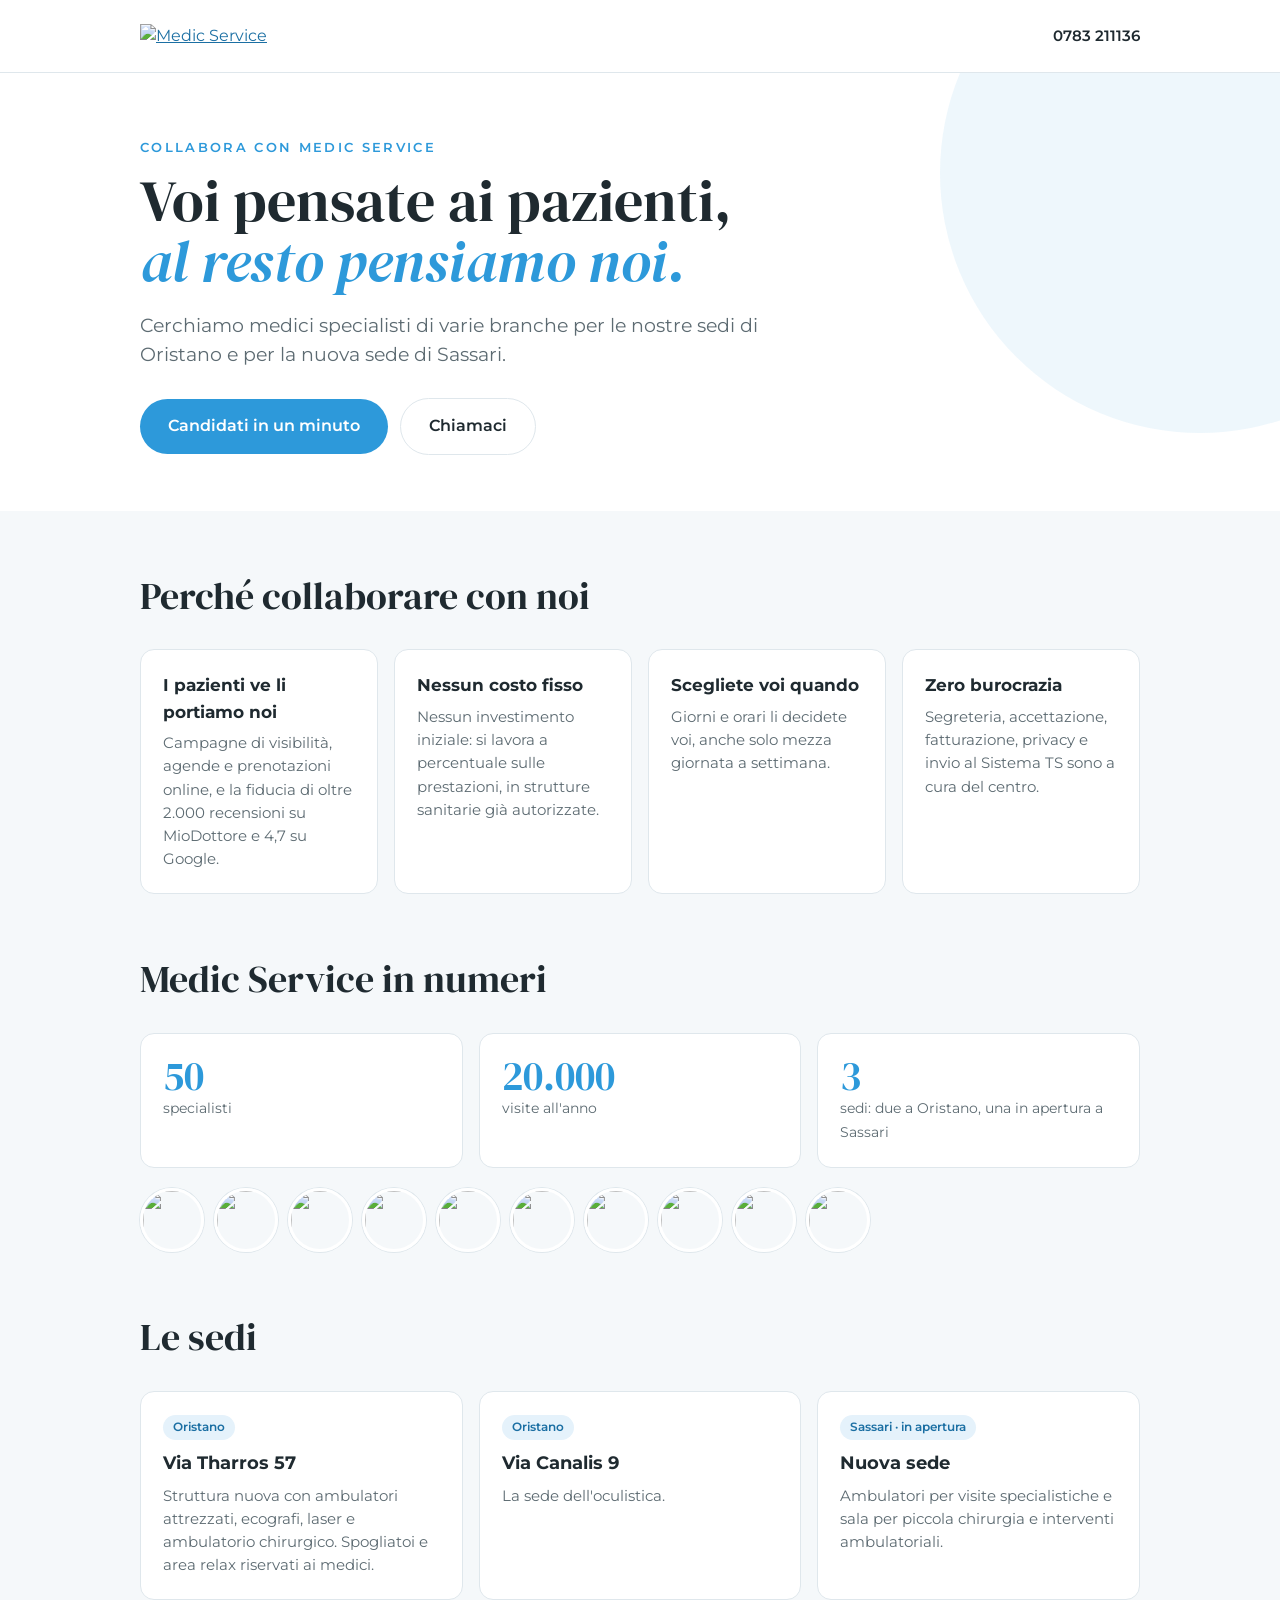
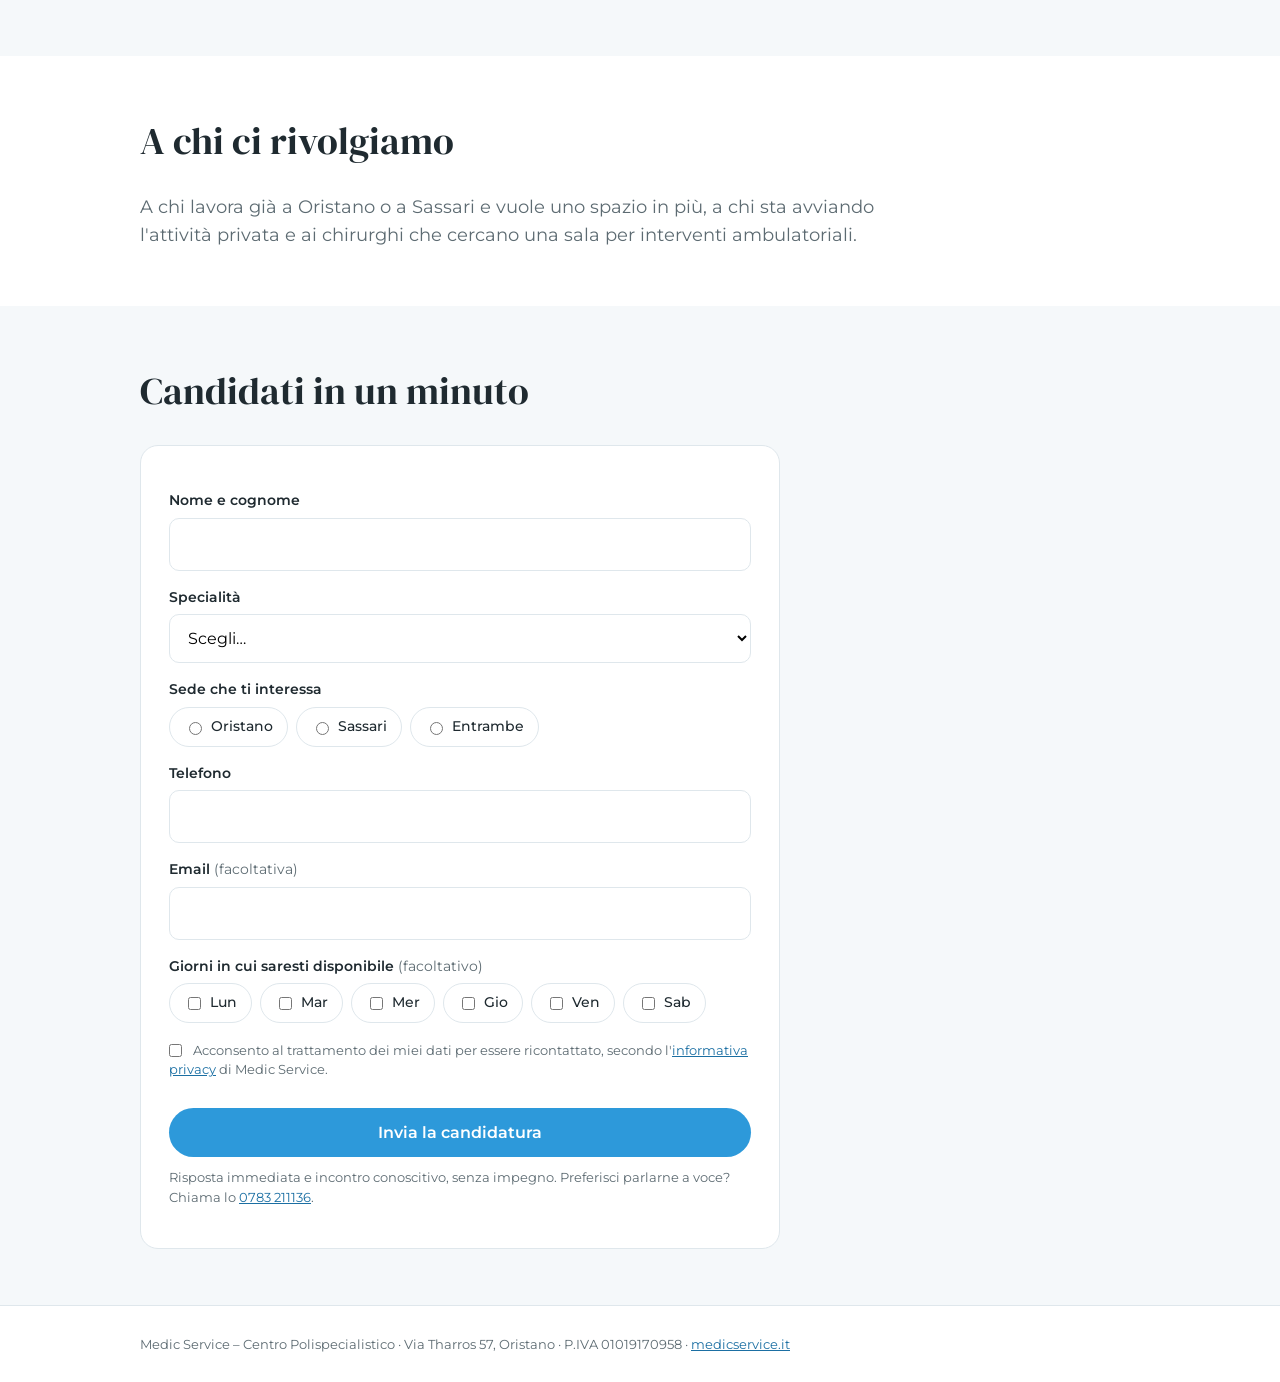
==== collabora-con-noi/index.html @ bdbeabf4 "Add files via upload Aggiunge pagina collabora-con-noi" ====
<!doctype html>
<html lang="it">
<head>
<meta charset="utf-8">
<meta name="viewport" content="width=device-width, initial-scale=1">
<title>Collabora con Medic Service – medici specialisti a Oristano e Sassari</title>
<meta name="description" content="Medic Service cerca medici specialisti per le sedi di Oristano e per la nuova sede di Sassari. Nessun costo fisso, pazienti, segreteria e burocrazia a cura del centro.">
<link rel="icon" href="https://medicservice.eu/assets/monogram.svg">
<meta property="og:title" content="Collabora con Medic Service">
<meta property="og:description" content="Cerchiamo medici specialisti a Oristano e Sassari. Voi pensate ai pazienti, al resto pensiamo noi.">
<link rel="preconnect" href="https://fonts.googleapis.com">
<link rel="preconnect" href="https://fonts.gstatic.com" crossorigin>
<link href="https://fonts.googleapis.com/css2?family=DM+Serif+Display:ital@0;1&family=Montserrat:wght@400;500;600;700&display=swap" rel="stylesheet">
<style>
:root{--blu:#2d99da;--blu-scuro:#1b6fa3;--ink:#1f2a30;--muted:#5d6b72;--bg:#f5f8fa;--card:#fff;--line:#dfe7ec;}
*{box-sizing:border-box}
html{scroll-behavior:smooth}
body{margin:0;font-family:Montserrat,Helvetica,Arial,sans-serif;color:var(--ink);background:var(--bg);line-height:1.55;font-size:16px}
a{color:var(--blu-scuro)}
.wrap{max-width:1040px;margin:0 auto;padding:0 20px}
header{background:#fff;border-bottom:1px solid var(--line)}
header .wrap{display:flex;align-items:center;justify-content:space-between;height:72px}
header img{height:30px}
header a.tel{font-weight:600;text-decoration:none;color:var(--ink);font-size:15px}
.hero{background:#fff;padding:64px 0 56px;position:relative;overflow:hidden}
.hero:after{content:"";position:absolute;right:-180px;top:-160px;width:520px;height:520px;border-radius:50%;background:var(--blu);opacity:.08}
.kicker{font-size:13px;letter-spacing:.18em;text-transform:uppercase;color:var(--blu);font-weight:600;margin:0 0 14px}
h1{font-family:"DM Serif Display",Georgia,serif;font-weight:400;font-size:clamp(36px,6vw,58px);line-height:1.05;margin:0 0 18px;max-width:720px}
h1 em{color:var(--blu);font-style:italic}
.lead{font-size:19px;color:var(--muted);max-width:620px;margin:0 0 28px}
.btn{display:inline-block;background:var(--blu);color:#fff;text-decoration:none;font-weight:600;padding:15px 28px;border-radius:999px;border:0;font-size:16px;cursor:pointer;font-family:inherit}
.btn:hover{background:var(--blu-scuro)}
.btn.ghost{background:transparent;color:var(--ink);border:1.5px solid var(--line);margin-left:8px}
section{padding:56px 0}
h2{font-family:"DM Serif Display",Georgia,serif;font-weight:400;font-size:clamp(28px,4vw,38px);margin:0 0 24px}
.grid{display:grid;grid-template-columns:repeat(auto-fit,minmax(230px,1fr));gap:16px}
.card{background:var(--card);border:1px solid var(--line);border-radius:14px;padding:22px}
.card b{display:block;font-size:17px;margin-bottom:6px}
.card p{margin:0;color:var(--muted);font-size:15px}
.num{display:flex;flex-wrap:wrap;gap:16px}
.num div{flex:1 1 180px;background:#fff;border:1px solid var(--line);border-radius:14px;padding:22px}
.num strong{display:block;font-family:"DM Serif Display",Georgia,serif;font-weight:400;font-size:40px;color:var(--blu);line-height:1}
.num span{color:var(--muted);font-size:14px}
.faces{display:flex;flex-wrap:wrap;gap:10px;margin-top:20px}
.faces img{width:64px;height:64px;border-radius:50%;object-fit:cover;border:3px solid #fff;box-shadow:0 0 0 1px var(--line)}
.sedi .card h3{margin:0 0 6px;font-size:18px}
.tag{display:inline-block;font-size:12px;font-weight:600;color:var(--blu-scuro);background:#e5f2fb;border-radius:999px;padding:3px 10px;margin-bottom:10px}
.who{background:#fff}
.who p{font-size:18px;max-width:760px;margin:0;color:var(--muted)}
form{background:#fff;border:1px solid var(--line);border-radius:18px;padding:28px;max-width:640px}
label{display:block;font-weight:600;font-size:14px;margin:16px 0 6px}
input[type=text],input[type=tel],input[type=email],select{width:100%;padding:13px 14px;border:1.5px solid var(--line);border-radius:10px;font:inherit;background:#fff}
input:focus,select:focus{outline:none;border-color:var(--blu)}
.days,.sede{display:flex;flex-wrap:wrap;gap:8px}
.days label,.sede label{display:flex;align-items:center;gap:6px;margin:0;font-weight:500;border:1.5px solid var(--line);border-radius:999px;padding:8px 14px;cursor:pointer}
.privacy{display:block;font-weight:400;font-size:13px;color:var(--muted);margin-top:18px;line-height:1.5}
.privacy input{margin:0 8px 0 0;vertical-align:-2px}
form .btn{margin-top:22px;width:100%}
.note{font-size:13px;color:var(--muted);margin-top:10px}
footer{padding:28px 0;color:var(--muted);font-size:13px;border-top:1px solid var(--line);background:#fff}
@media (max-width:560px){.btn.ghost{margin:10px 0 0}}
</style>
</head>
<body>
<header><div class="wrap">
  <a href="https://www.medicservice.it/"><img src="https://medicservice.eu/assets/logo-horizontal.svg" alt="Medic Service"></a>
  <a class="tel" href="tel:0783211136">0783 211136</a>
</div></header>

<div class="hero"><div class="wrap">
  <p class="kicker">Collabora con Medic Service</p>
  <h1>Voi pensate ai pazienti,<br><em>al resto pensiamo noi.</em></h1>
  <p class="lead">Cerchiamo medici specialisti di varie branche per le nostre sedi di Oristano e per la nuova sede di Sassari.</p>
  <a class="btn" href="#candidati">Candidati in un minuto</a>
  <a class="btn ghost" href="tel:0783211136">Chiamaci</a>
</div></div>

<section><div class="wrap">
  <h2>Perché collaborare con noi</h2>
  <div class="grid">
    <div class="card"><b>I pazienti ve li portiamo noi</b><p>Campagne di visibilità, agende e prenotazioni online, e la fiducia di oltre 2.000 recensioni su MioDottore e 4,7 su Google.</p></div>
    <div class="card"><b>Nessun costo fisso</b><p>Nessun investimento iniziale: si lavora a percentuale sulle prestazioni, in strutture sanitarie già autorizzate.</p></div>
    <div class="card"><b>Scegliete voi quando</b><p>Giorni e orari li decidete voi, anche solo mezza giornata a settimana.</p></div>
    <div class="card"><b>Zero burocrazia</b><p>Segreteria, accettazione, fatturazione, privacy e invio al Sistema TS sono a cura del centro.</p></div>
  </div>
</div></section>

<section style="padding-top:0"><div class="wrap">
  <h2>Medic Service in numeri</h2>
  <div class="num">
    <div><strong>50</strong><span>specialisti</span></div>
    <div><strong>20.000</strong><span>visite all'anno</span></div>
    <div><strong>3</strong><span>sedi: due a Oristano, una in apertura a Sassari</span></div>
  </div>
  <div class="faces" aria-label="Alcuni dei nostri specialisti">
    <img src="https://medicservice.eu/assets/photos/usai.webp" alt="">
    <img src="https://medicservice.eu/assets/photos/Canu.webp" alt="">
    <img src="https://medicservice.eu/assets/photos/diana.webp" alt="">
    <img src="https://medicservice.eu/assets/photos/Cabras.webp" alt="">
    <img src="https://medicservice.eu/assets/photos/mirai.webp" alt="">
    <img src="https://medicservice.eu/assets/photos/picciau.webp" alt="">
    <img src="https://medicservice.eu/assets/photos/paderi.webp" alt="">
    <img src="https://medicservice.eu/assets/photos/Trincas.webp" alt="">
    <img src="https://medicservice.eu/assets/photos/fornero.webp" alt="">
    <img src="https://medicservice.eu/assets/photos/pibi.webp" alt="">
  </div>
</div></section>

<section class="sedi" style="padding-top:0"><div class="wrap">
  <h2>Le sedi</h2>
  <div class="grid">
    <div class="card"><span class="tag">Oristano</span><h3>Via Tharros 57</h3><p>Struttura nuova con ambulatori attrezzati, ecografi, laser e ambulatorio chirurgico. Spogliatoi e area relax riservati ai medici.</p></div>
    <div class="card"><span class="tag">Oristano</span><h3>Via Canalis 9</h3><p>La sede dell'oculistica.</p></div>
    <div class="card"><span class="tag">Sassari · in apertura</span><h3>Nuova sede</h3><p>Ambulatori per visite specialistiche e sala per piccola chirurgia e interventi ambulatoriali.</p></div>
  </div>
</div></section>

<section class="who"><div class="wrap">
  <h2>A chi ci rivolgiamo</h2>
  <p>A chi lavora già a Oristano o a Sassari e vuole uno spazio in più, a chi sta avviando l'attività privata e ai chirurghi che cercano una sala per interventi ambulatoriali.</p>
</div></section>

<section id="candidati"><div class="wrap">
  <h2>Candidati in un minuto</h2>
  <form action="https://formsubmit.co/info@medicservice.it" method="POST">
    <input type="hidden" name="_subject" value="Nuova candidatura medico – Collabora con noi">
    <input type="hidden" name="_next" value="https://medicservice.eu/collabora-con-noi/grazie.html">
    <input type="hidden" name="_template" value="table">
    <input type="hidden" name="_captcha" value="false">
    <input type="text" name="_honey" style="display:none" tabindex="-1" autocomplete="off">

    <label for="nome">Nome e cognome</label>
    <input type="text" id="nome" name="Nome e cognome" required autocomplete="name">

    <label for="spec">Specialità</label>
    <select id="spec" name="Specialità" required>
      <option value="">Scegli…</option>
      <option>Allergologia</option><option>Angiologia / Chirurgia vascolare</option><option>Cardiologia</option><option>Chirurgia generale</option><option>Chirurgia plastica</option><option>Dermatologia</option><option>Endocrinologia</option><option>Fisiatria</option><option>Gastroenterologia</option><option>Geriatria</option><option>Ginecologia</option><option>Medicina estetica</option><option>Neurologia</option><option>Nutrizione</option><option>Oculistica</option><option>Oncologia</option><option>Ortopedia</option><option>Otorinolaringoiatria</option><option>Pneumologia</option><option>Psichiatria / Psicologia</option><option>Radiologia</option><option>Reumatologia</option><option>Urologia</option><option>Altro</option>
    </select>

    <label>Sede che ti interessa</label>
    <div class="sede">
      <label><input type="radio" name="Sede" value="Oristano" required> Oristano</label>
      <label><input type="radio" name="Sede" value="Sassari"> Sassari</label>
      <label><input type="radio" name="Sede" value="Entrambe"> Entrambe</label>
    </div>

    <label for="tel">Telefono</label>
    <input type="tel" id="tel" name="Telefono" required autocomplete="tel">

    <label for="email">Email <span style="font-weight:400;color:var(--muted)">(facoltativa)</span></label>
    <input type="email" id="email" name="email" autocomplete="email">

    <label>Giorni in cui saresti disponibile <span style="font-weight:400;color:var(--muted)">(facoltativo)</span></label>
    <div class="days">
      <label><input type="checkbox" name="Giorni[]" value="Lun"> Lun</label>
      <label><input type="checkbox" name="Giorni[]" value="Mar"> Mar</label>
      <label><input type="checkbox" name="Giorni[]" value="Mer"> Mer</label>
      <label><input type="checkbox" name="Giorni[]" value="Gio"> Gio</label>
      <label><input type="checkbox" name="Giorni[]" value="Ven"> Ven</label>
      <label><input type="checkbox" name="Giorni[]" value="Sab"> Sab</label>
    </div>

    <label class="privacy"><input type="checkbox" name="Consenso privacy" value="Sì" required> Acconsento al trattamento dei miei dati per essere ricontattato, secondo l'<a href="https://www.iubenda.com/privacy-policy/865793" target="_blank" rel="noopener">informativa privacy</a> di Medic Service.</label>

    <button class="btn" type="submit">Invia la candidatura</button>
    <p class="note">Risposta immediata e incontro conoscitivo, senza impegno. Preferisci parlarne a voce? Chiama lo <a href="tel:0783211136">0783 211136</a>.</p>
  </form>
</div></section>

<footer><div class="wrap">
  Medic Service – Centro Polispecialistico · Via Tharros 57, Oristano · P.IVA 01019170958 · <a href="https://www.medicservice.it/">medicservice.it</a>
</div></footer>
</body>
</html>
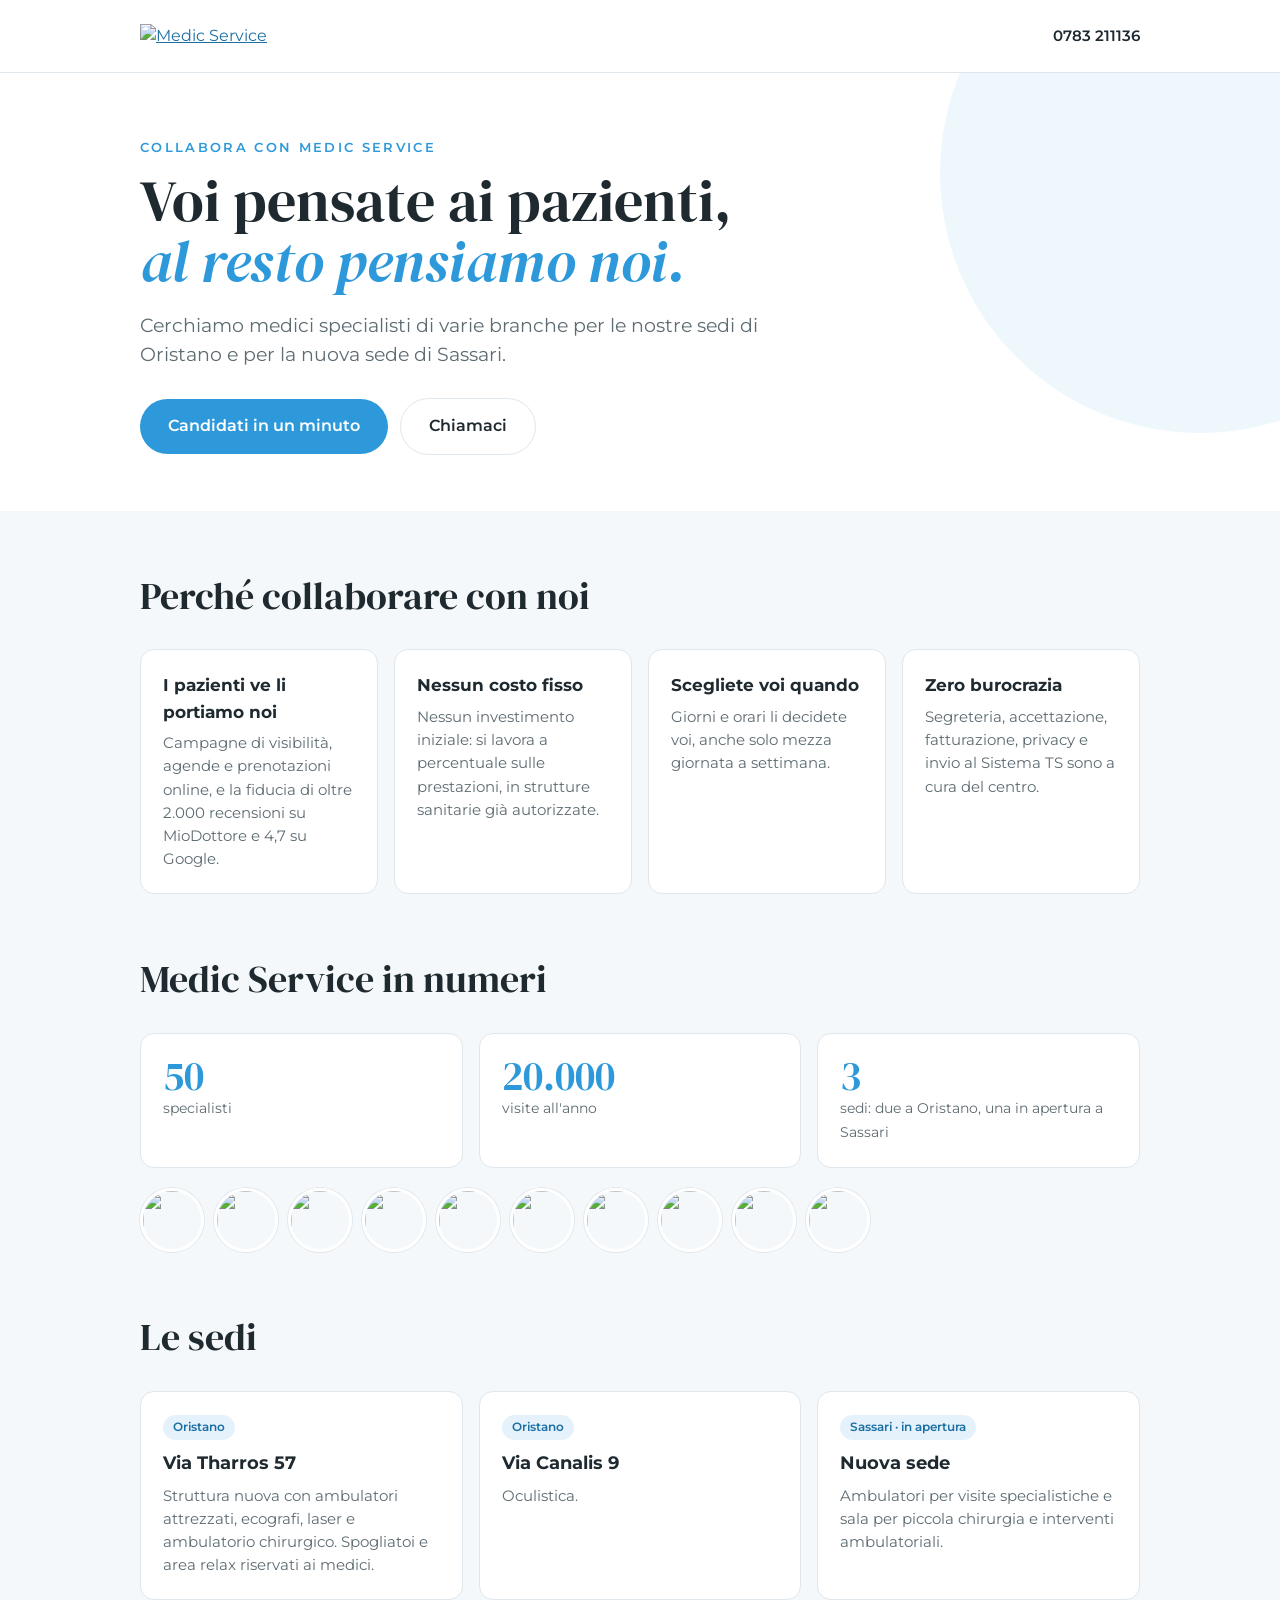
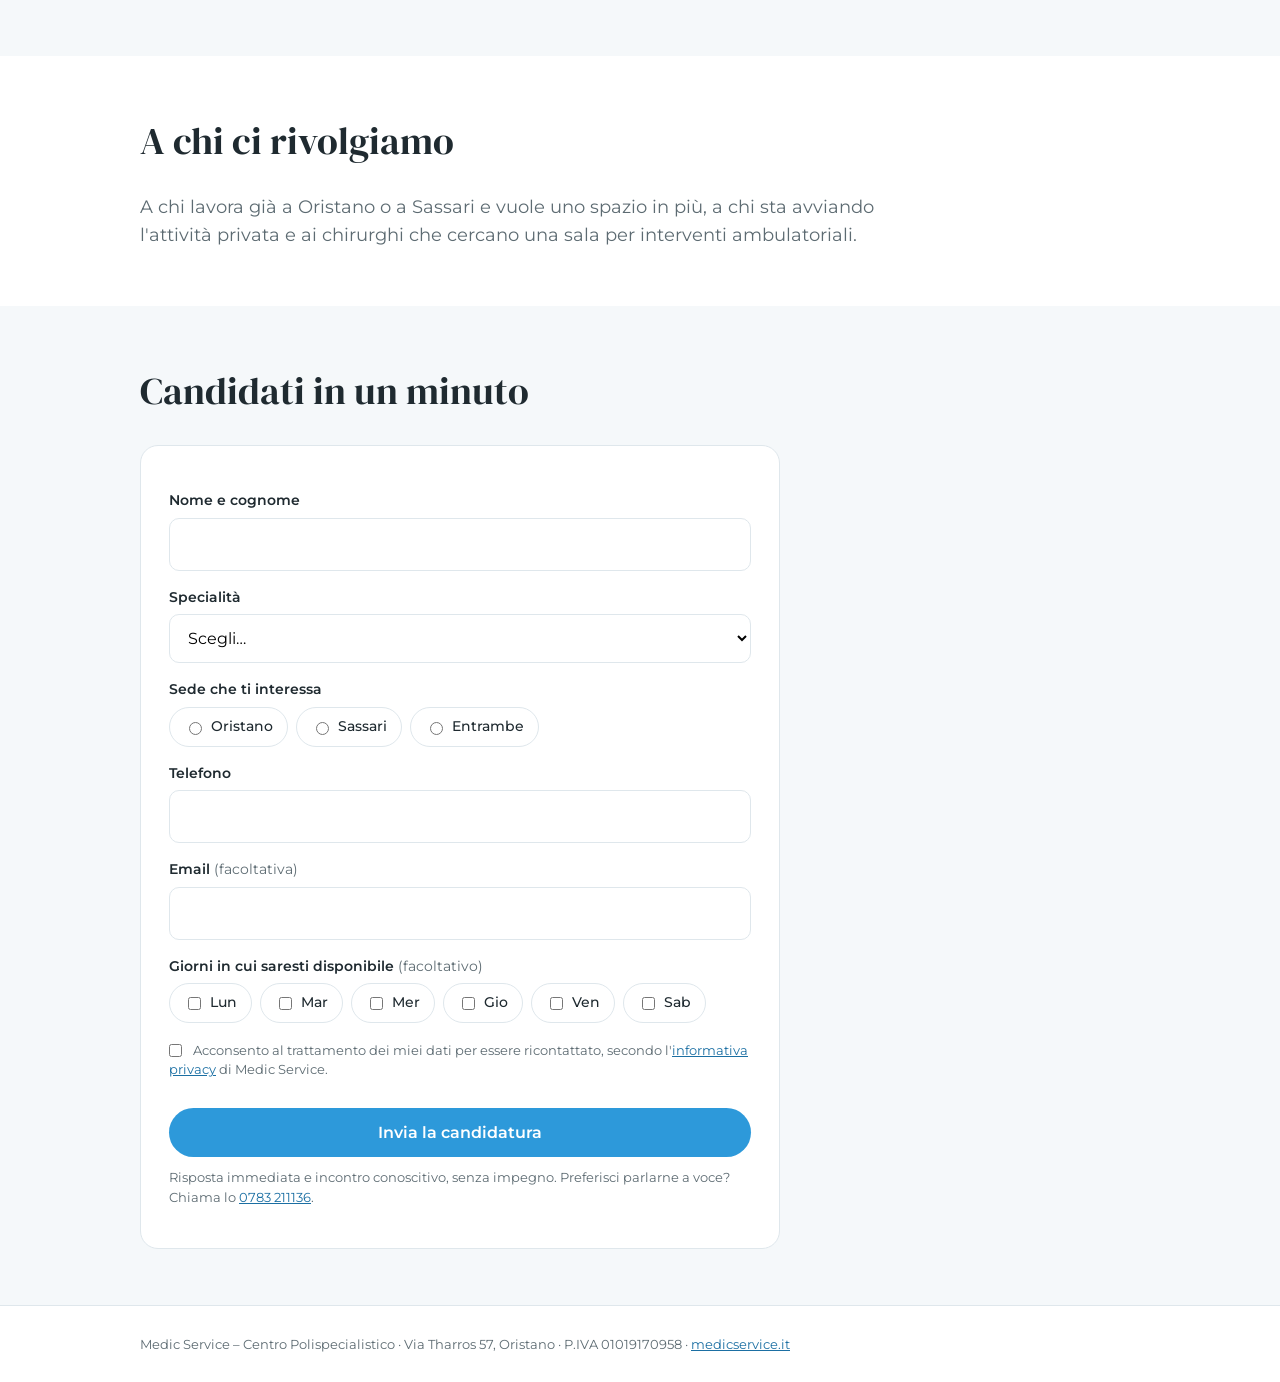
==== commit 79d6787d: "Add files via upload" ====
--- a/collabora-con-noi/index.html
+++ b/collabora-con-noi/index.html
@@ -110,7 +110,7 @@
   <h2>Le sedi</h2>
   <div class="grid">
     <div class="card"><span class="tag">Oristano</span><h3>Via Tharros 57</h3><p>Struttura nuova con ambulatori attrezzati, ecografi, laser e ambulatorio chirurgico. Spogliatoi e area relax riservati ai medici.</p></div>
-    <div class="card"><span class="tag">Oristano</span><h3>Via Canalis 9</h3><p>La sede dell'oculistica.</p></div>
+    <div class="card"><span class="tag">Oristano</span><h3>Via Canalis 9</h3><p>Oculistica.</p></div>
     <div class="card"><span class="tag">Sassari · in apertura</span><h3>Nuova sede</h3><p>Ambulatori per visite specialistiche e sala per piccola chirurgia e interventi ambulatoriali.</p></div>
   </div>
 </div></section>
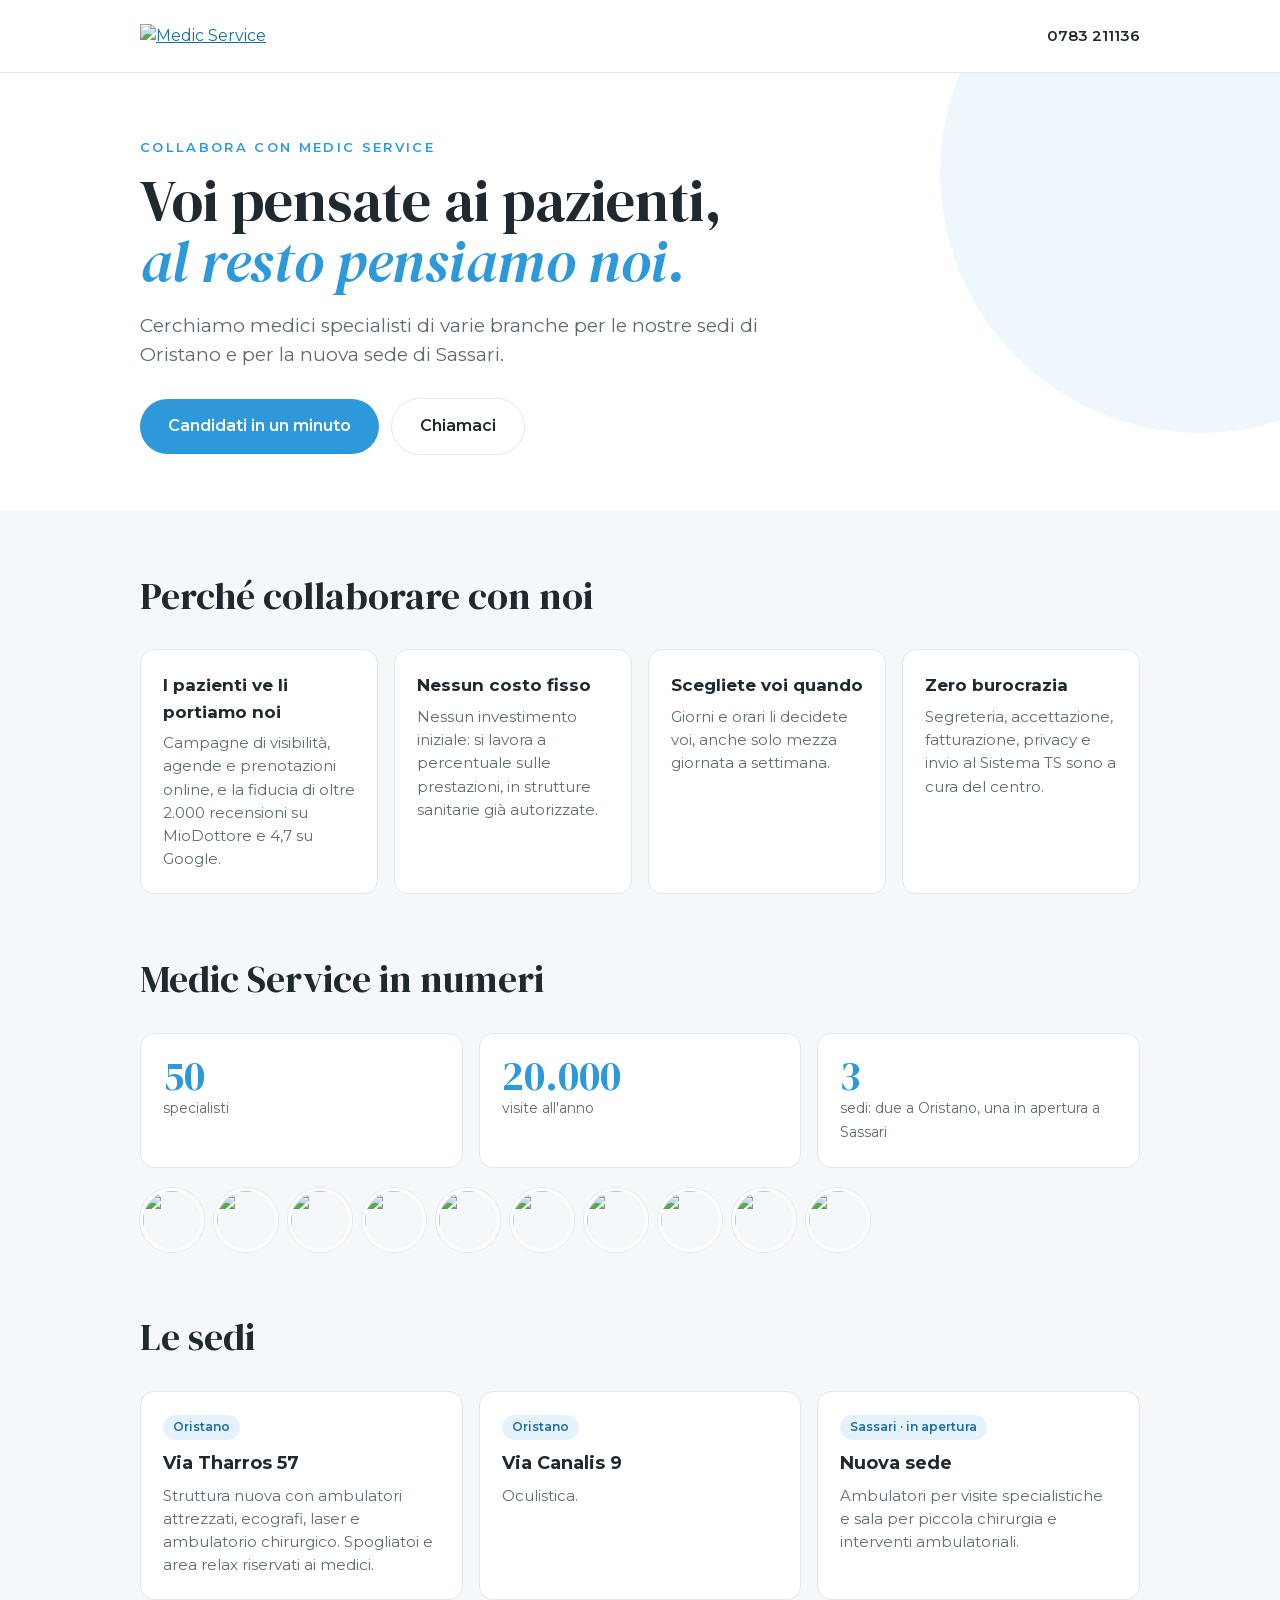
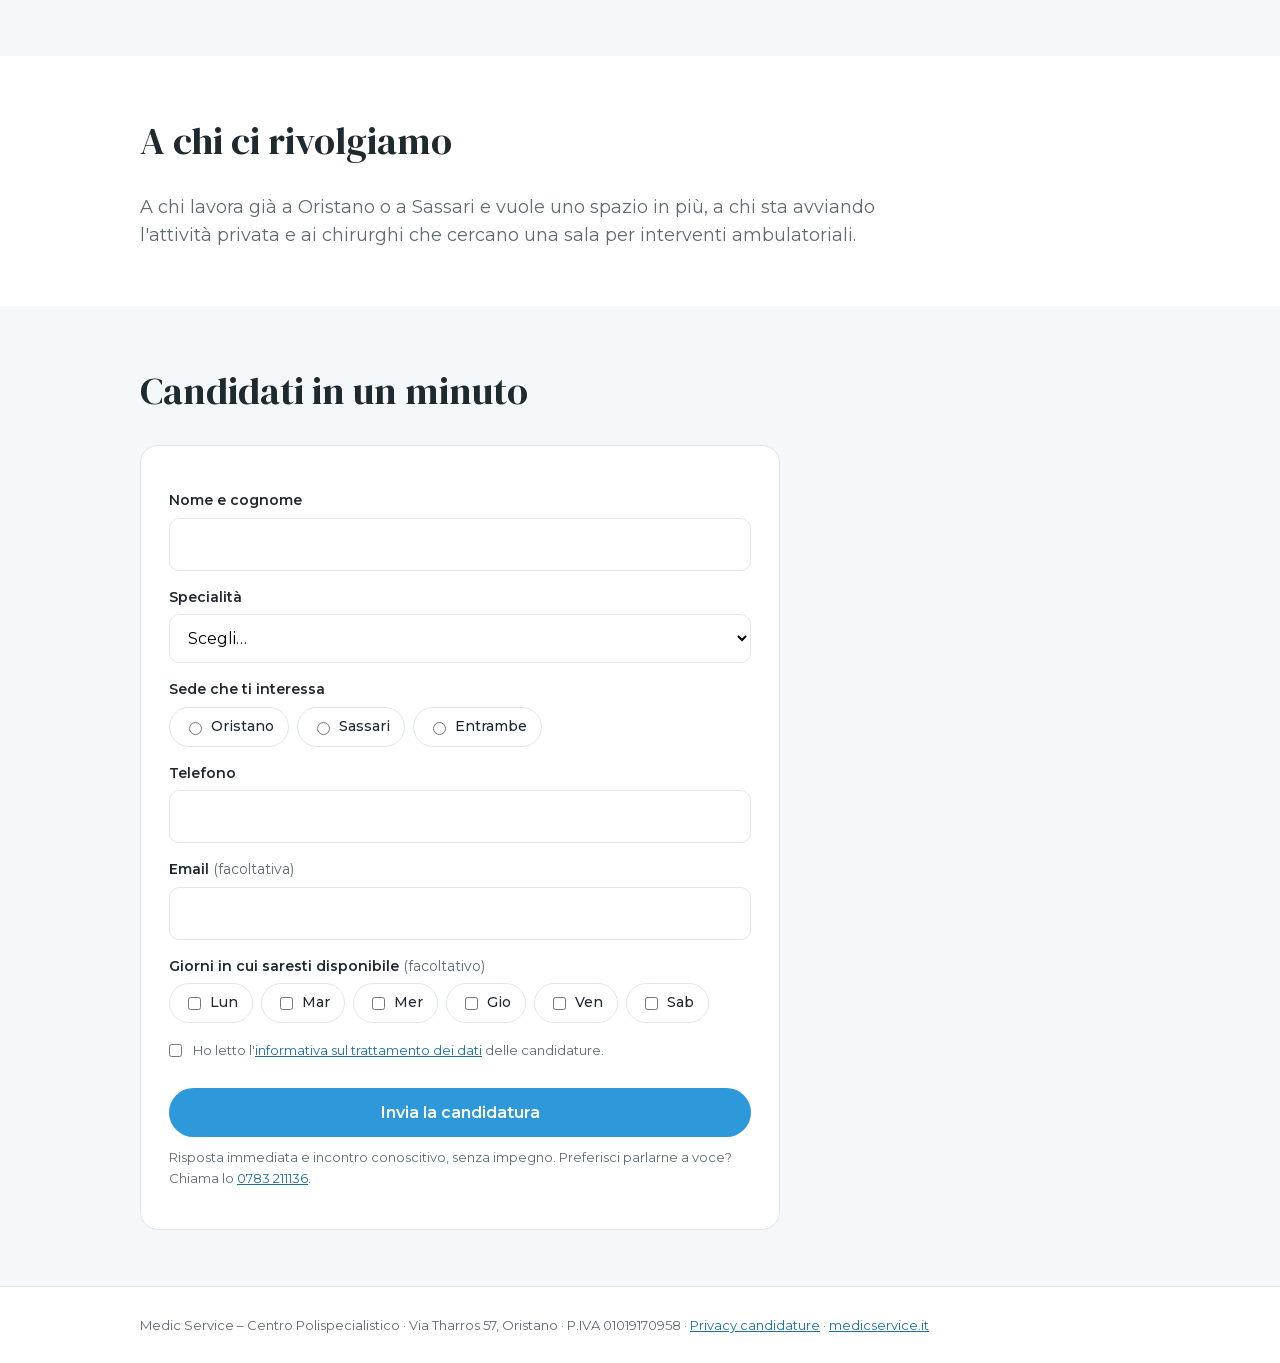
==== commit 605337ac: "Add files via upload" ====
--- a/collabora-con-noi/index.html
+++ b/collabora-con-noi/index.html
@@ -8,9 +8,7 @@
 <link rel="icon" href="https://medicservice.eu/assets/monogram.svg">
 <meta property="og:title" content="Collabora con Medic Service">
 <meta property="og:description" content="Cerchiamo medici specialisti a Oristano e Sassari. Voi pensate ai pazienti, al resto pensiamo noi.">
-<link rel="preconnect" href="https://fonts.googleapis.com">
-<link rel="preconnect" href="https://fonts.gstatic.com" crossorigin>
-<link href="https://fonts.googleapis.com/css2?family=DM+Serif+Display:ital@0;1&family=Montserrat:wght@400;500;600;700&display=swap" rel="stylesheet">
+<link rel="stylesheet" href="fonts/fonts.css">
 <style>
 :root{--blu:#2d99da;--blu-scuro:#1b6fa3;--ink:#1f2a30;--muted:#5d6b72;--bg:#f5f8fa;--card:#fff;--line:#dfe7ec;}
 *{box-sizing:border-box}
@@ -161,7 +159,7 @@
       <label><input type="checkbox" name="Giorni[]" value="Sab"> Sab</label>
     </div>
 
-    <label class="privacy"><input type="checkbox" name="Consenso privacy" value="Sì" required> Acconsento al trattamento dei miei dati per essere ricontattato, secondo l'<a href="https://www.iubenda.com/privacy-policy/865793" target="_blank" rel="noopener">informativa privacy</a> di Medic Service.</label>
+    <label class="privacy"><input type="checkbox" name="Informativa privacy" value="Letta" required> Ho letto l'<a href="privacy.html" target="_blank">informativa sul trattamento dei dati</a> delle candidature.</label>
 
     <button class="btn" type="submit">Invia la candidatura</button>
     <p class="note">Risposta immediata e incontro conoscitivo, senza impegno. Preferisci parlarne a voce? Chiama lo <a href="tel:0783211136">0783 211136</a>.</p>
@@ -169,7 +167,7 @@
 </div></section>
 
 <footer><div class="wrap">
-  Medic Service – Centro Polispecialistico · Via Tharros 57, Oristano · P.IVA 01019170958 · <a href="https://www.medicservice.it/">medicservice.it</a>
+  Medic Service – Centro Polispecialistico · Via Tharros 57, Oristano · P.IVA 01019170958 · <a href="privacy.html">Privacy candidature</a> · <a href="https://www.medicservice.it/">medicservice.it</a>
 </div></footer>
 </body>
 </html>
--- a/collabora-con-noi/fonts/fonts.css
+++ b/collabora-con-noi/fonts/fonts.css
@@ -0,0 +1,4 @@
+/* Font ospitati sul sito (licenza SIL Open Font License), nessuna richiesta a Google */
+@font-face{font-family:'DM Serif Display';font-style:normal;font-weight:400;font-display:swap;src:url('dm-serif-display.woff2') format('woff2')}
+@font-face{font-family:'DM Serif Display';font-style:italic;font-weight:400;font-display:swap;src:url('dm-serif-display-italic.woff2') format('woff2')}
+@font-face{font-family:'Montserrat';font-style:normal;font-weight:400 700;font-display:swap;src:url('montserrat.woff2') format('woff2')}
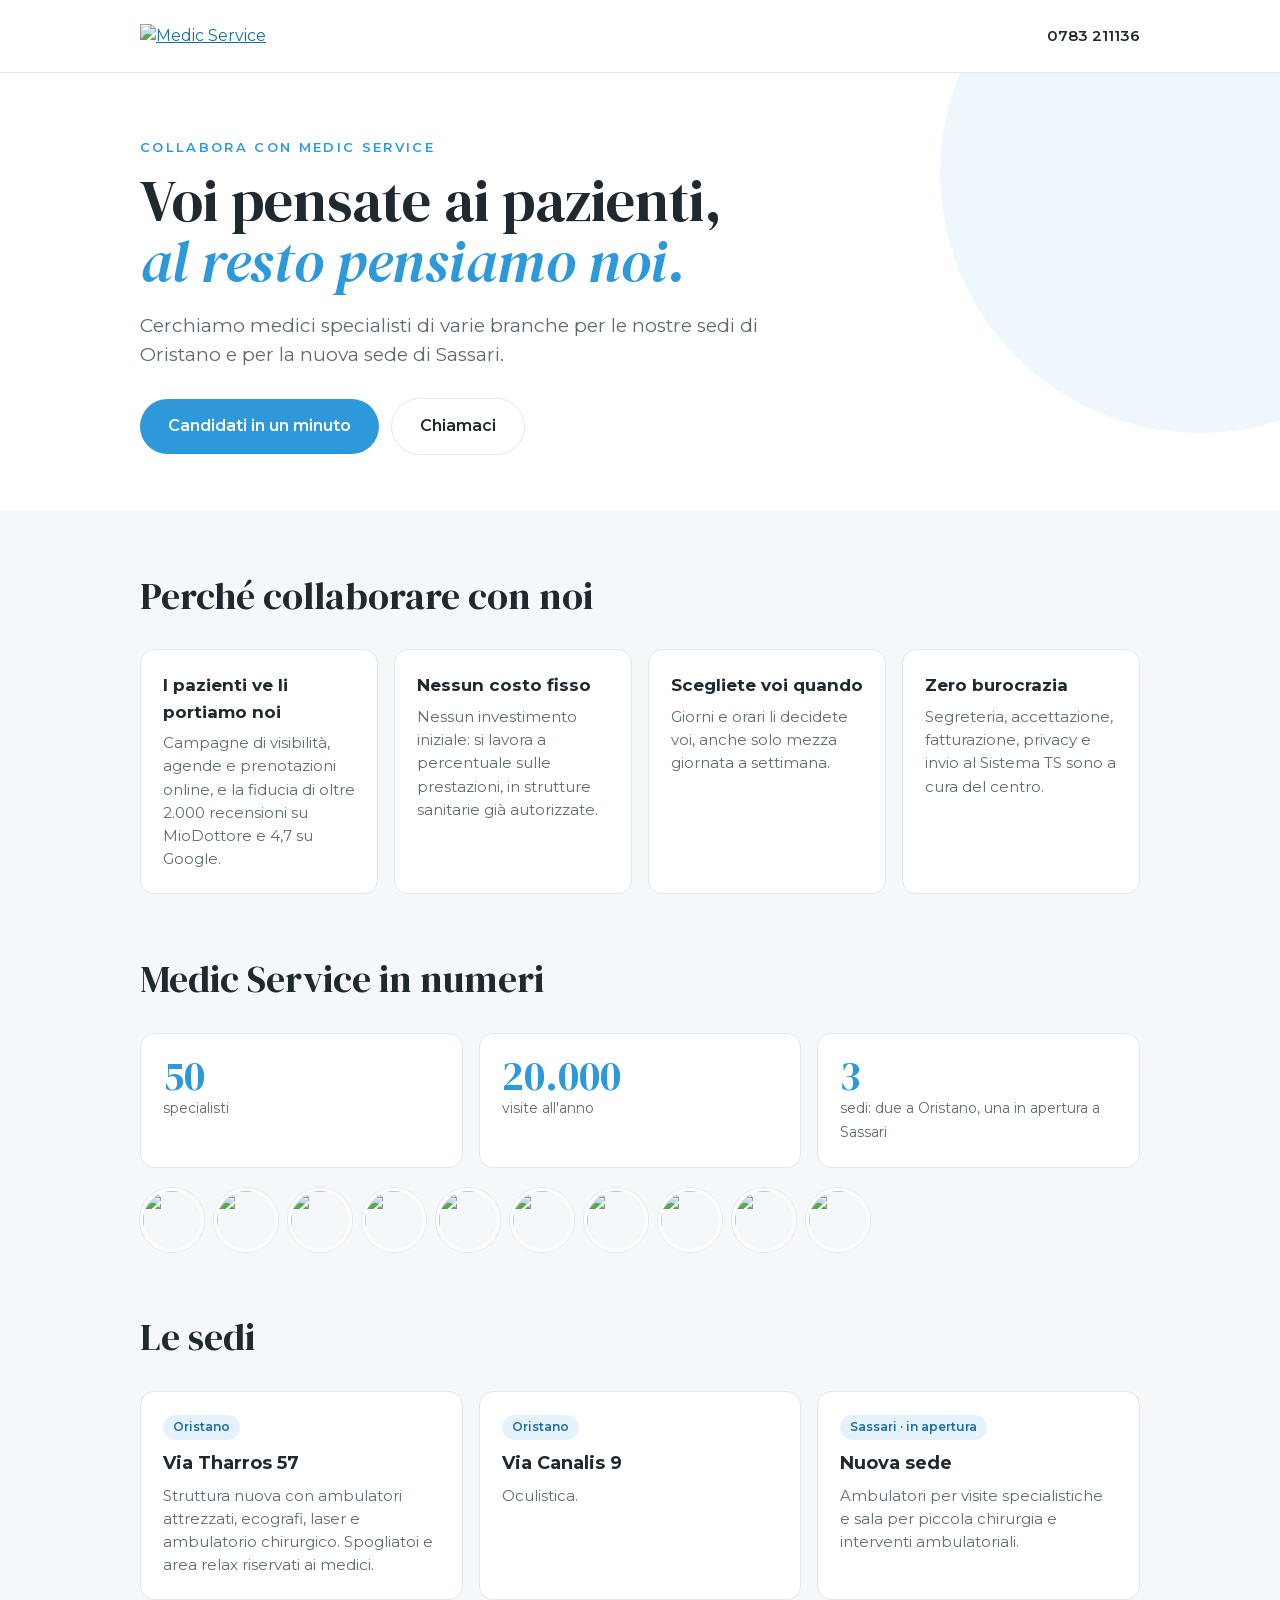
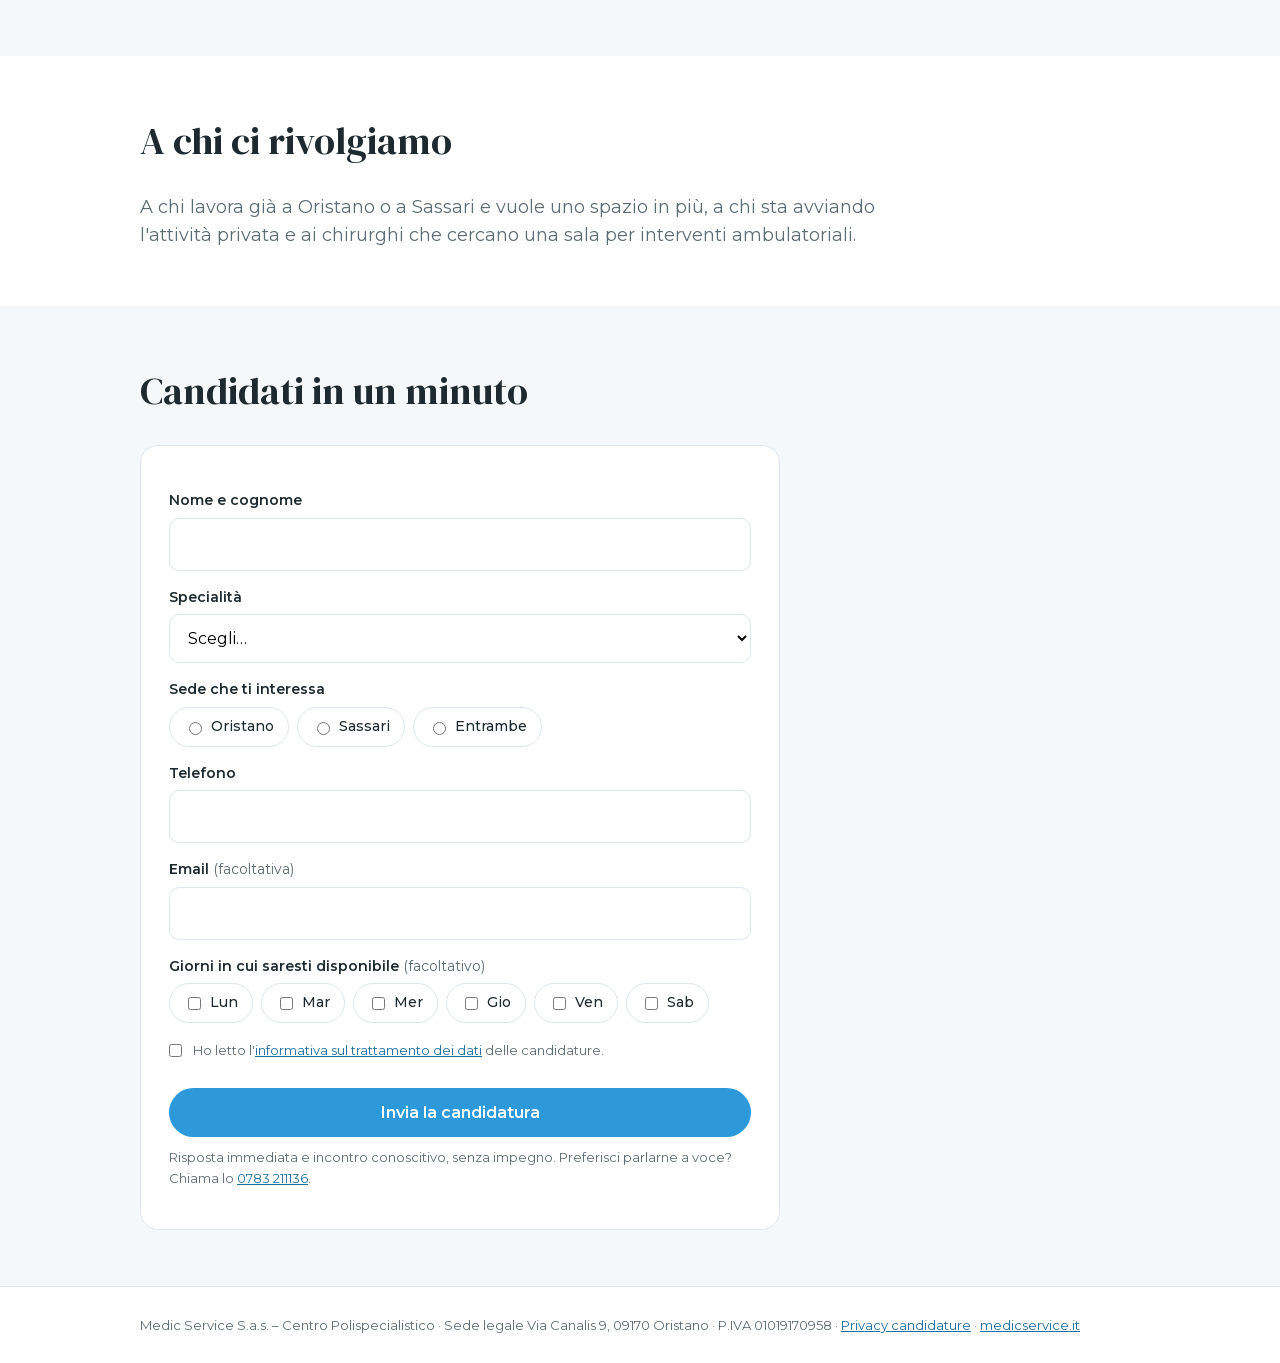
==== commit cebe417a: "Add files via upload" ====
--- a/collabora-con-noi/index.html
+++ b/collabora-con-noi/index.html
@@ -55,6 +55,8 @@
 .privacy input{margin:0 8px 0 0;vertical-align:-2px}
 form .btn{margin-top:22px;width:100%}
 .note{font-size:13px;color:var(--muted);margin-top:10px}
+.errore{color:#b42318;font-size:14px;font-weight:600;margin-top:12px}
+.btn[disabled]{opacity:.6;cursor:wait}
 footer{padding:28px 0;color:var(--muted);font-size:13px;border-top:1px solid var(--line);background:#fff}
 @media (max-width:560px){.btn.ghost{margin:10px 0 0}}
 </style>
@@ -120,12 +122,8 @@
 
 <section id="candidati"><div class="wrap">
   <h2>Candidati in un minuto</h2>
-  <form action="https://formsubmit.co/info@medicservice.it" method="POST">
-    <input type="hidden" name="_subject" value="Nuova candidatura medico – Collabora con noi">
-    <input type="hidden" name="_next" value="https://medicservice.eu/collabora-con-noi/grazie.html">
-    <input type="hidden" name="_template" value="table">
-    <input type="hidden" name="_captcha" value="false">
-    <input type="text" name="_honey" style="display:none" tabindex="-1" autocomplete="off">
+  <form id="candidatura" method="post">
+    <input type="text" name="website" tabindex="-1" autocomplete="off" aria-hidden="true" style="position:absolute;left:-9999px">
 
     <label for="nome">Nome e cognome</label>
     <input type="text" id="nome" name="Nome e cognome" required autocomplete="name">
@@ -161,13 +159,67 @@
 
     <label class="privacy"><input type="checkbox" name="Informativa privacy" value="Letta" required> Ho letto l'<a href="privacy.html" target="_blank">informativa sul trattamento dei dati</a> delle candidature.</label>
 
-    <button class="btn" type="submit">Invia la candidatura</button>
+    <button class="btn" type="submit" id="invia">Invia la candidatura</button>
+    <p class="errore" id="errore" role="alert" hidden></p>
     <p class="note">Risposta immediata e incontro conoscitivo, senza impegno. Preferisci parlarne a voce? Chiama lo <a href="tel:0783211136">0783 211136</a>.</p>
   </form>
 </div></section>
 
 <footer><div class="wrap">
-  Medic Service – Centro Polispecialistico · Via Tharros 57, Oristano · P.IVA 01019170958 · <a href="privacy.html">Privacy candidature</a> · <a href="https://www.medicservice.it/">medicservice.it</a>
+  Medic Service S.a.s. – Centro Polispecialistico · Sede legale Via Canalis 9, 09170 Oristano · P.IVA 01019170958 · <a href="privacy.html">Privacy candidature</a> · <a href="https://www.medicservice.it/">medicservice.it</a>
 </div></footer>
+<script>
+(function () {
+  // Web app Google Apps Script (finisce con /exec): riceve la candidatura e la scrive nel foglio.
+  var ENDPOINT = 'https://script.google.com/macros/s/AKfycbz7zEclDp2zhBdYgPah4-N5APQidOiadVUehzPhFygM4dxEoCC70Xv00tKLvikw8xEU/exec';
+  var form = document.getElementById('candidatura');
+  var btn = document.getElementById('invia');
+  var err = document.getElementById('errore');
+  var label = btn.innerHTML;
+  var aperta = Date.now();
+
+  function errore(msg) {
+    err.textContent = msg || 'Invio non riuscito. Riprova o chiama lo 0783 211136.';
+    err.hidden = false;
+    btn.disabled = false;
+    btn.innerHTML = label;
+  }
+
+  form.addEventListener('submit', async function (e) {
+    e.preventDefault();
+    err.hidden = true;
+    if (!form.checkValidity()) { form.reportValidity(); return; }
+    var sede = form.querySelector('input[name="Sede"]:checked');
+    var giorni = Array.prototype.map.call(form.querySelectorAll('input[name="Giorni[]"]:checked'), function (c) { return c.value; });
+    var dati = {
+      nome: form.nome.value.trim(),
+      specialita: form.spec.value,
+      sede: sede ? sede.value : '',
+      telefono: form.tel.value.trim(),
+      email: form.email.value.trim(),
+      giorni: giorni.join(', '),
+      privacy: form.querySelector('input[name="Informativa privacy"]').checked,
+      website: form.website.value,
+      pagina: location.href,
+      t: Date.now() - aperta
+    };
+    btn.disabled = true;
+    btn.innerHTML = 'Invio in corso…';
+    try {
+      var res = await fetch(ENDPOINT, {
+        method: 'POST',
+        // text/plain evita la richiesta preliminare CORS, che Apps Script non gestisce
+        headers: { 'Content-Type': 'text/plain;charset=utf-8' },
+        body: JSON.stringify(dati)
+      });
+      var out = await res.json();
+      if (out && out.ok) { location.href = 'grazie.html'; }
+      else { errore(out && out.error); }
+    } catch (x) {
+      errore();
+    }
+  });
+})();
+</script>
 </body>
 </html>
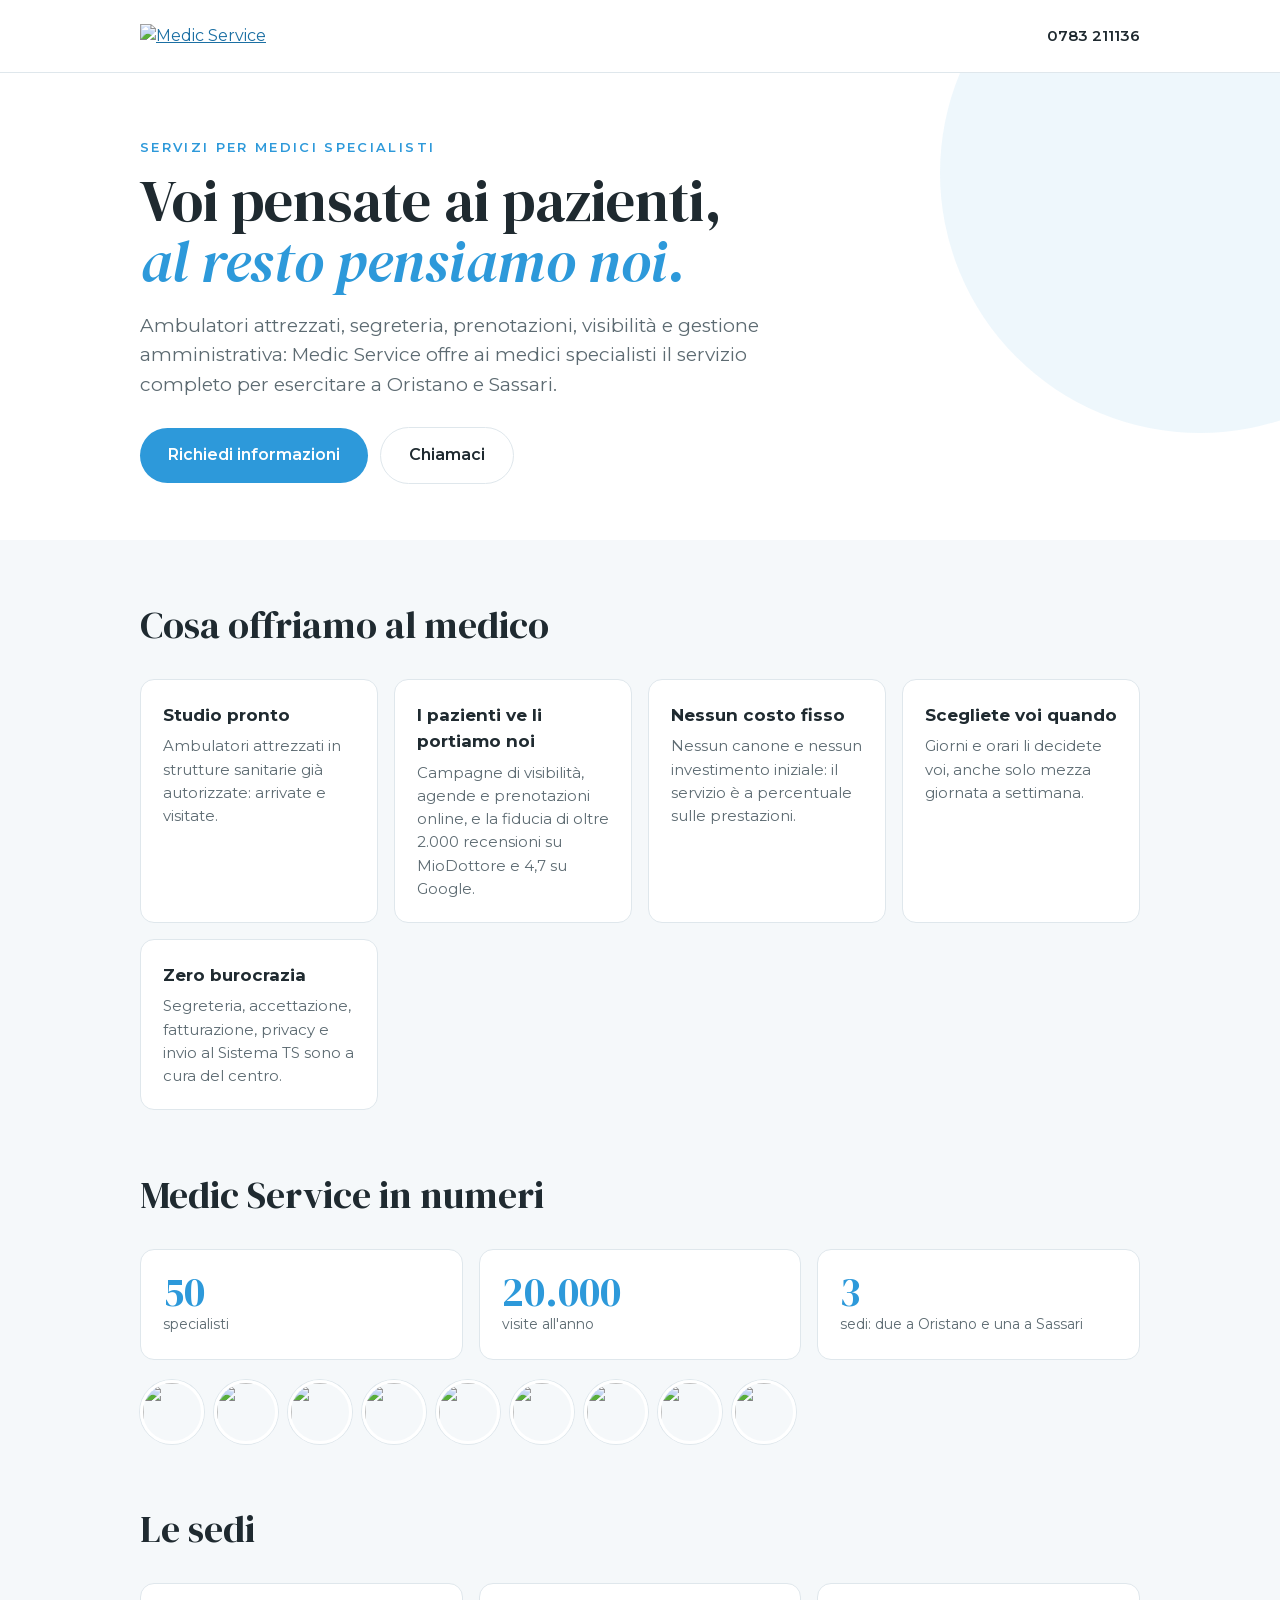
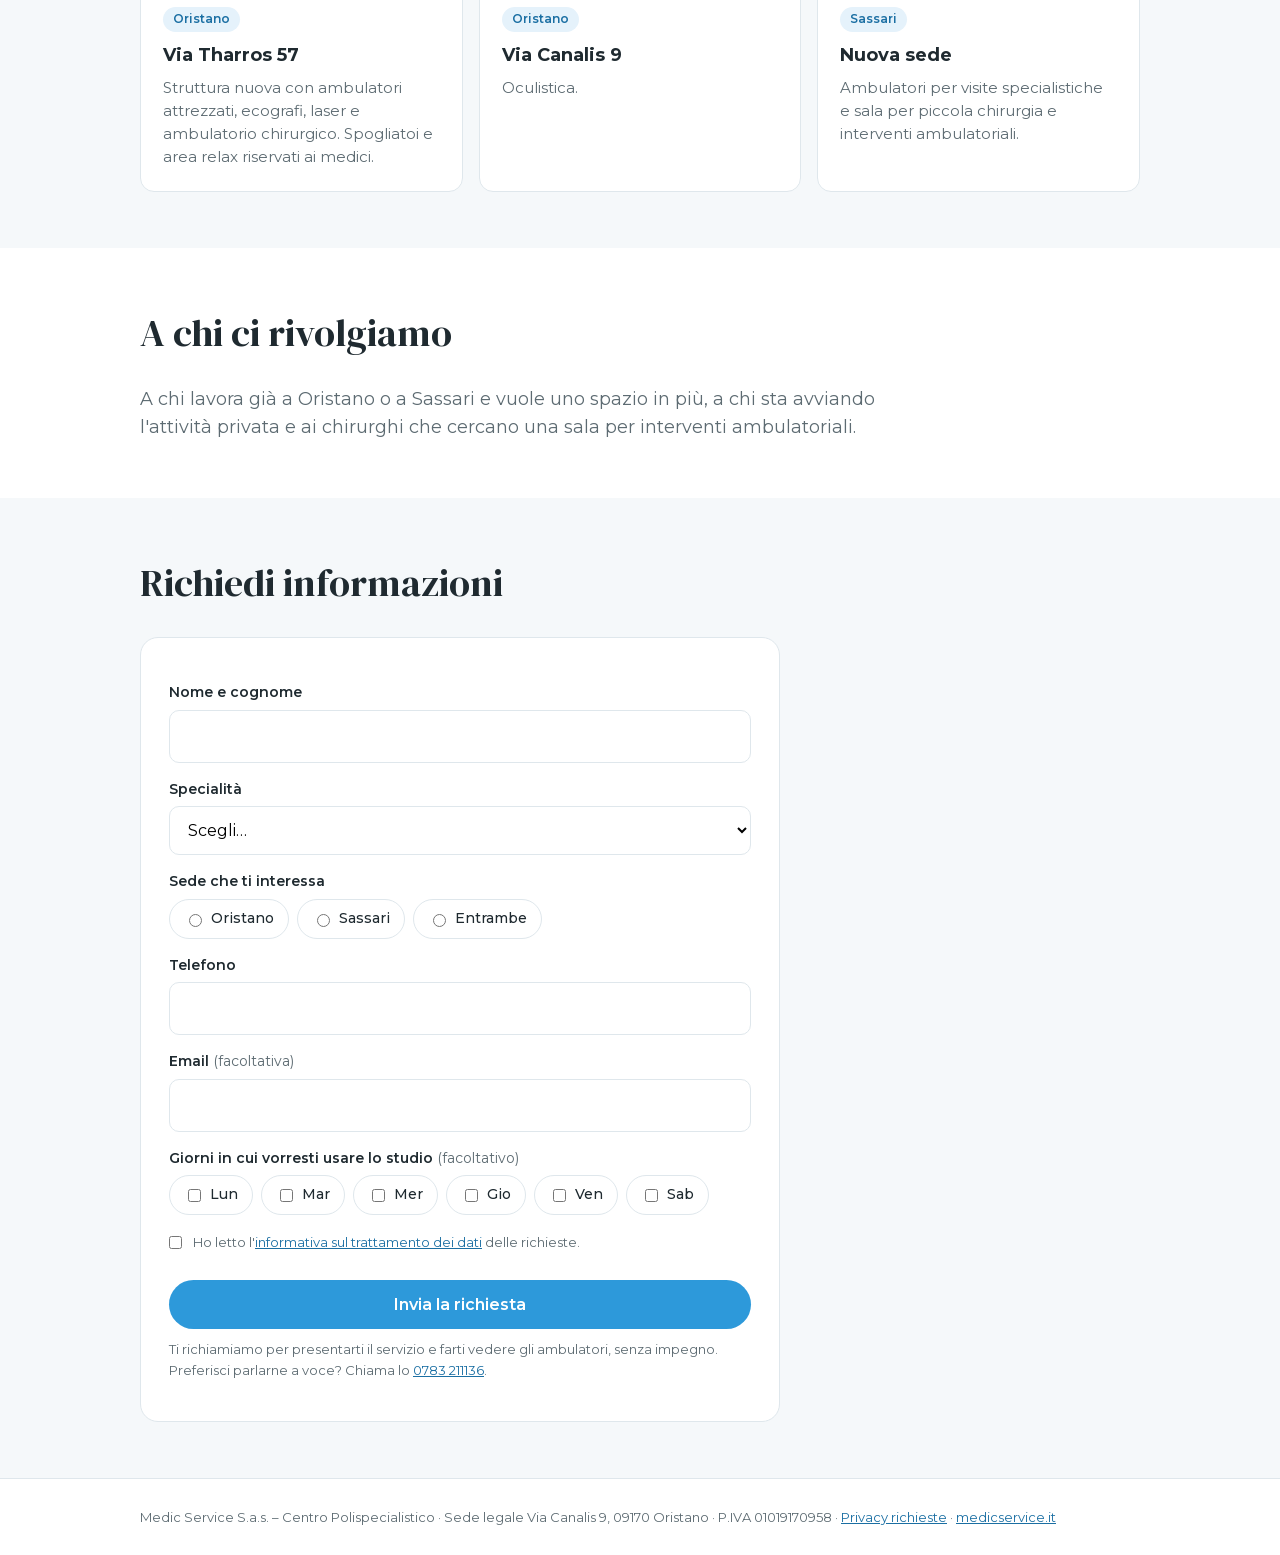
==== commit 7992c07c: "Pagina medici: servizi per medici specialisti, Sassari come sede attiva" ====
--- a/collabora-con-noi/index.html
+++ b/collabora-con-noi/index.html
@@ -3,11 +3,11 @@
 <head>
 <meta charset="utf-8">
 <meta name="viewport" content="width=device-width, initial-scale=1">
-<title>Collabora con Medic Service – medici specialisti a Oristano e Sassari</title>
-<meta name="description" content="Medic Service cerca medici specialisti per le sedi di Oristano e per la nuova sede di Sassari. Nessun costo fisso, pazienti, segreteria e burocrazia a cura del centro.">
+<title>Servizi per medici specialisti – Medic Service Oristano e Sassari</title>
+<meta name="description" content="Medic Service offre ai medici specialisti ambulatori attrezzati, segreteria, prenotazioni, visibilità e gestione amministrativa a Oristano e Sassari. Nessun costo fisso.">
 <link rel="icon" href="https://medicservice.eu/assets/monogram.svg">
-<meta property="og:title" content="Collabora con Medic Service">
-<meta property="og:description" content="Cerchiamo medici specialisti a Oristano e Sassari. Voi pensate ai pazienti, al resto pensiamo noi.">
+<meta property="og:title" content="Medic Service – servizi per medici specialisti">
+<meta property="og:description" content="Studio pronto, segreteria e prenotazioni a Oristano e Sassari. Voi pensate ai pazienti, al resto pensiamo noi.">
 <link rel="stylesheet" href="fonts/fonts.css">
 <style>
 :root{--blu:#2d99da;--blu-scuro:#1b6fa3;--ink:#1f2a30;--muted:#5d6b72;--bg:#f5f8fa;--card:#fff;--line:#dfe7ec;}
@@ -68,18 +68,19 @@
 </div></header>
 
 <div class="hero"><div class="wrap">
-  <p class="kicker">Collabora con Medic Service</p>
+  <p class="kicker">Servizi per medici specialisti</p>
   <h1>Voi pensate ai pazienti,<br><em>al resto pensiamo noi.</em></h1>
-  <p class="lead">Cerchiamo medici specialisti di varie branche per le nostre sedi di Oristano e per la nuova sede di Sassari.</p>
-  <a class="btn" href="#candidati">Candidati in un minuto</a>
+  <p class="lead">Ambulatori attrezzati, segreteria, prenotazioni, visibilità e gestione amministrativa: Medic Service offre ai medici specialisti il servizio completo per esercitare a Oristano e Sassari.</p>
+  <a class="btn" href="#richiedi">Richiedi informazioni</a>
   <a class="btn ghost" href="tel:0783211136">Chiamaci</a>
 </div></div>
 
 <section><div class="wrap">
-  <h2>Perché collaborare con noi</h2>
+  <h2>Cosa offriamo al medico</h2>
   <div class="grid">
+    <div class="card"><b>Studio pronto</b><p>Ambulatori attrezzati in strutture sanitarie già autorizzate: arrivate e visitate.</p></div>
     <div class="card"><b>I pazienti ve li portiamo noi</b><p>Campagne di visibilità, agende e prenotazioni online, e la fiducia di oltre 2.000 recensioni su MioDottore e 4,7 su Google.</p></div>
-    <div class="card"><b>Nessun costo fisso</b><p>Nessun investimento iniziale: si lavora a percentuale sulle prestazioni, in strutture sanitarie già autorizzate.</p></div>
+    <div class="card"><b>Nessun costo fisso</b><p>Nessun canone e nessun investimento iniziale: il servizio è a percentuale sulle prestazioni.</p></div>
     <div class="card"><b>Scegliete voi quando</b><p>Giorni e orari li decidete voi, anche solo mezza giornata a settimana.</p></div>
     <div class="card"><b>Zero burocrazia</b><p>Segreteria, accettazione, fatturazione, privacy e invio al Sistema TS sono a cura del centro.</p></div>
   </div>
@@ -90,7 +91,7 @@
   <div class="num">
     <div><strong>50</strong><span>specialisti</span></div>
     <div><strong>20.000</strong><span>visite all'anno</span></div>
-    <div><strong>3</strong><span>sedi: due a Oristano, una in apertura a Sassari</span></div>
+    <div><strong>3</strong><span>sedi: due a Oristano e una a Sassari</span></div>
   </div>
   <div class="faces" aria-label="Alcuni dei nostri specialisti">
     <img src="https://medicservice.eu/assets/photos/usai.webp" alt="">
@@ -100,7 +101,6 @@
     <img src="https://medicservice.eu/assets/photos/mirai.webp" alt="">
     <img src="https://medicservice.eu/assets/photos/picciau.webp" alt="">
     <img src="https://medicservice.eu/assets/photos/paderi.webp" alt="">
-    <img src="https://medicservice.eu/assets/photos/Trincas.webp" alt="">
     <img src="https://medicservice.eu/assets/photos/fornero.webp" alt="">
     <img src="https://medicservice.eu/assets/photos/pibi.webp" alt="">
   </div>
@@ -111,7 +111,7 @@
   <div class="grid">
     <div class="card"><span class="tag">Oristano</span><h3>Via Tharros 57</h3><p>Struttura nuova con ambulatori attrezzati, ecografi, laser e ambulatorio chirurgico. Spogliatoi e area relax riservati ai medici.</p></div>
     <div class="card"><span class="tag">Oristano</span><h3>Via Canalis 9</h3><p>Oculistica.</p></div>
-    <div class="card"><span class="tag">Sassari · in apertura</span><h3>Nuova sede</h3><p>Ambulatori per visite specialistiche e sala per piccola chirurgia e interventi ambulatoriali.</p></div>
+    <div class="card"><span class="tag">Sassari</span><h3>Nuova sede</h3><p>Ambulatori per visite specialistiche e sala per piccola chirurgia e interventi ambulatoriali.</p></div>
   </div>
 </div></section>
 
@@ -120,8 +120,8 @@
   <p>A chi lavora già a Oristano o a Sassari e vuole uno spazio in più, a chi sta avviando l'attività privata e ai chirurghi che cercano una sala per interventi ambulatoriali.</p>
 </div></section>
 
-<section id="candidati"><div class="wrap">
-  <h2>Candidati in un minuto</h2>
+<section id="richiedi"><div class="wrap">
+  <h2>Richiedi informazioni</h2>
   <form id="candidatura" method="post">
     <input type="text" name="website" tabindex="-1" autocomplete="off" aria-hidden="true" style="position:absolute;left:-9999px">
 
@@ -147,7 +147,7 @@
     <label for="email">Email <span style="font-weight:400;color:var(--muted)">(facoltativa)</span></label>
     <input type="email" id="email" name="email" autocomplete="email">
 
-    <label>Giorni in cui saresti disponibile <span style="font-weight:400;color:var(--muted)">(facoltativo)</span></label>
+    <label>Giorni in cui vorresti usare lo studio <span style="font-weight:400;color:var(--muted)">(facoltativo)</span></label>
     <div class="days">
       <label><input type="checkbox" name="Giorni[]" value="Lun"> Lun</label>
       <label><input type="checkbox" name="Giorni[]" value="Mar"> Mar</label>
@@ -157,16 +157,16 @@
       <label><input type="checkbox" name="Giorni[]" value="Sab"> Sab</label>
     </div>
 
-    <label class="privacy"><input type="checkbox" name="Informativa privacy" value="Letta" required> Ho letto l'<a href="privacy.html" target="_blank">informativa sul trattamento dei dati</a> delle candidature.</label>
-
-    <button class="btn" type="submit" id="invia">Invia la candidatura</button>
+    <label class="privacy"><input type="checkbox" name="Informativa privacy" value="Letta" required> Ho letto l'<a href="privacy.html" target="_blank">informativa sul trattamento dei dati</a> delle richieste.</label>
+
+    <button class="btn" type="submit" id="invia">Invia la richiesta</button>
     <p class="errore" id="errore" role="alert" hidden></p>
-    <p class="note">Risposta immediata e incontro conoscitivo, senza impegno. Preferisci parlarne a voce? Chiama lo <a href="tel:0783211136">0783 211136</a>.</p>
+    <p class="note">Ti richiamiamo per presentarti il servizio e farti vedere gli ambulatori, senza impegno. Preferisci parlarne a voce? Chiama lo <a href="tel:0783211136">0783 211136</a>.</p>
   </form>
 </div></section>
 
 <footer><div class="wrap">
-  Medic Service S.a.s. – Centro Polispecialistico · Sede legale Via Canalis 9, 09170 Oristano · P.IVA 01019170958 · <a href="privacy.html">Privacy candidature</a> · <a href="https://www.medicservice.it/">medicservice.it</a>
+  Medic Service S.a.s. – Centro Polispecialistico · Sede legale Via Canalis 9, 09170 Oristano · P.IVA 01019170958 · <a href="privacy.html">Privacy richieste</a> · <a href="https://www.medicservice.it/">medicservice.it</a>
 </div></footer>
 <script>
 (function () {
